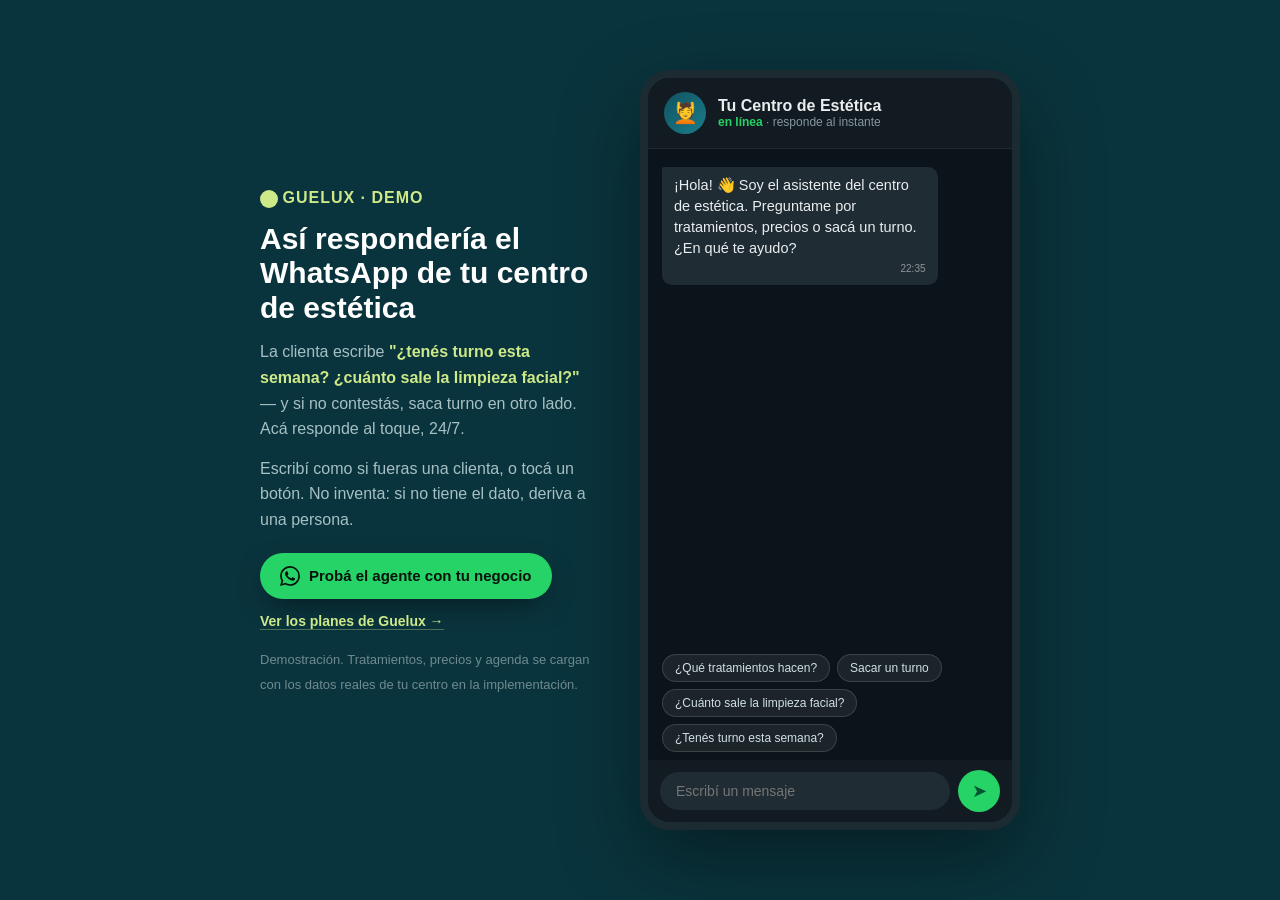
==== estetica/index.html @ 6e9f689c "landing: páginas SEO/demo por rubro — inmobiliaria, gastronomia, estetica + home linkea todas + site" ====
<!DOCTYPE html>
<html lang="es-AR">
<head>
<meta charset="UTF-8">
<meta name="viewport" content="width=device-width, initial-scale=1.0">
<title>Atención por WhatsApp para centros de estética y belleza | Guelux</title>
<meta name="description" content="Así respondería el WhatsApp de tu centro de estética: turnos, tratamientos, precios y disponibilidad, al instante y 24/7. Llená la agenda sin dejar consultas sin responder. Probá el agente." />
<meta name="keywords" content="atención WhatsApp estética, turnos por WhatsApp, chatbot centro de estética, agente IA belleza, IA para estética, sacar turno automático WhatsApp" />
<link rel="canonical" href="https://guelux.com/estetica/" />
<meta name="robots" content="index, follow, max-image-preview:large" />
<meta name="theme-color" content="#0a343d" />
<link rel="icon" type="image/png" href="/guelux-logo.png" />
<meta property="og:type" content="website" />
<meta property="og:site_name" content="Guelux" />
<meta property="og:locale" content="es_AR" />
<meta property="og:title" content="Atención por WhatsApp para centros de estética | Guelux" />
<meta property="og:description" content="Así respondería el WhatsApp de tu centro de estética: turnos, tratamientos, precios y disponibilidad, al instante. Probá el agente." />
<meta property="og:url" content="https://guelux.com/estetica/" />
<meta property="og:image" content="https://guelux-os-web.vercel.app/guelux-logo.png" />
<meta name="twitter:card" content="summary_large_image" />
<meta name="twitter:title" content="Atención por WhatsApp para centros de estética | Guelux" />
<meta name="twitter:description" content="Así respondería el WhatsApp de tu centro de estética: turnos, tratamientos y precios, al instante. Probá el agente." />
<meta name="twitter:image" content="https://guelux-os-web.vercel.app/guelux-logo.png" />
<script type="application/ld+json">
{"@context":"https://schema.org","@graph":[
 {"@type":"Service","@id":"https://guelux.com/estetica/#service","name":"Atención por WhatsApp para centros de estética y belleza","serviceType":"Agente de IA para turnos y atención por WhatsApp","provider":{"@type":"Organization","name":"Guelux","url":"https://guelux.com/"},"areaServed":"AR","description":"Un agente de IA que atiende el WhatsApp de tu centro de estética 24/7: saca turnos, responde por tratamientos, precios y disponibilidad con la info real del local, y deriva a una persona cuando hace falta."},
 {"@type":"FAQPage","@id":"https://guelux.com/estetica/#faq","mainEntity":[
   {"@type":"Question","name":"¿Sirve para un centro de estética?","acceptedAnswer":{"@type":"Answer","text":"Sí. El agente saca turnos y responde por tratamientos, precios y disponibilidad al instante y 24/7, con la info real del local, sin que tengas que frenar la atención para contestar el WhatsApp."}},
   {"@type":"Question","name":"¿Inventa precios o disponibilidad?","acceptedAnswer":{"@type":"Answer","text":"No. Responde solo con lo que cargás (tratamientos, precios, agenda). Si no tiene el dato, no lo inventa: toma los datos y deriva a una persona."}},
   {"@type":"Question","name":"¿Cómo ayuda a llenar la agenda?","acceptedAnswer":{"@type":"Answer","text":"Muchas consultas para sacar turno llegan fuera de horario. Si no contestás a tiempo, la clienta va a otro lado. El agente responde al toque, ofrece los horarios libres y agenda el turno."}}
 ]}
]}
</script>
<style>
  * { box-sizing: border-box; margin: 0; padding: 0; }
  :root { --wa-bg:#0b141a; --wa-panel:#111b21; --in:#202c33; --out:#005c4b; --txt:#e9edef; --teal:#115361; --lima:#cee988; }
  body { font-family:-apple-system,BlinkMacSystemFont,'Segoe UI',sans-serif; background:#0a343d; min-height:100vh; display:flex; align-items:center; justify-content:center; padding:24px; gap:40px; flex-wrap:wrap; }
  .pitch { max-width:340px; color:#cfe0e3; }
  .pitch .dot{width:18px;height:18px;background:var(--lima);border-radius:50%;display:inline-block;vertical-align:middle}
  .pitch h1{color:#fff;font-size:30px;font-weight:800;line-height:1.15;margin:14px 0}
  .pitch p{font-size:16px;line-height:1.6;color:#a7c0c4;margin-bottom:14px}
  .pitch .b{color:var(--lima);font-weight:700}
  .pitch small{color:#6f8a8f;font-size:13px}
  .cta{display:inline-flex;align-items:center;gap:9px;background:#25d366;color:#07120b;font-weight:700;font-size:15px;padding:13px 20px;border-radius:9999px;text-decoration:none;margin-top:6px;box-shadow:0 10px 28px -8px #0008}
  .cta:hover{opacity:.92}
  .cta2{display:inline-block;color:var(--lima);font-weight:600;font-size:14px;text-decoration:none;margin-top:14px;border-bottom:1px solid #cee98855}
  .phone { width:380px; height:760px; background:var(--wa-bg); border-radius:30px; overflow:hidden; display:flex; flex-direction:column; box-shadow:0 30px 80px #0006; border:8px solid #1c2b32; }
  .head { background:var(--wa-panel); padding:14px 16px; display:flex; align-items:center; gap:12px; border-bottom:1px solid #ffffff10; }
  .avatar { width:42px; height:42px; border-radius:50%; background:linear-gradient(135deg,#115361,#1a7d8a); display:flex; align-items:center; justify-content:center; font-size:20px; }
  .head .name { color:var(--txt); font-weight:700; font-size:16px; }
  .head .status { color:#8696a0; font-size:12px; }
  .head .status b { color:#25d366; }
  .chat { flex:1; overflow-y:auto; padding:18px 14px; display:flex; flex-direction:column; gap:8px; }
  .bubble { max-width:82%; padding:8px 12px; border-radius:10px; font-size:14.5px; color:var(--txt); line-height:1.45; position:relative; animation:pop .25s ease; white-space:pre-wrap; }
  @keyframes pop { from{opacity:0;transform:translateY(6px)} to{opacity:1;transform:none} }
  .in { background:var(--in); align-self:flex-start; border-top-left-radius:2px; }
  .out { background:var(--out); align-self:flex-end; border-top-right-radius:2px; }
  .t { font-size:10px; color:#ffffff80; display:block; text-align:right; margin-top:3px; }
  .typing { align-self:flex-start; background:var(--in); padding:12px 16px; border-radius:10px; display:none; margin:0 14px; }
  .typing span { display:inline-block; width:7px; height:7px; background:#8696a0; border-radius:50%; margin:0 2px; animation:blink 1.2s infinite; }
  .typing span:nth-child(2){animation-delay:.2s} .typing span:nth-child(3){animation-delay:.4s}
  @keyframes blink { 0%,60%,100%{opacity:.3} 30%{opacity:1} }
  .foot { background:var(--wa-panel); padding:10px 12px; display:flex; gap:8px; align-items:center; }
  .foot input { flex:1; background:var(--in); border:none; border-radius:20px; padding:11px 16px; color:var(--txt); font-size:14px; outline:none; }
  .foot button { background:#25d366; border:none; width:42px; height:42px; border-radius:50%; color:#053; font-size:18px; cursor:pointer; }
  .quick { padding:8px 14px; display:flex; gap:7px; flex-wrap:wrap; background:var(--wa-bg); max-height:130px; overflow:auto; }
  .quick button { background:#ffffff12; border:1px solid #ffffff22; color:#cfe0e3; font-size:12px; padding:6px 12px; border-radius:16px; cursor:pointer; }
  .quick button:hover { background:#cee98822; border-color:var(--lima); }
</style>
</head>
<body>

<div class="pitch">
  <span class="dot"></span> <b style="color:#cee988;letter-spacing:1px">GUELUX · DEMO</b>
  <h1>Así respondería el WhatsApp de tu centro de estética</h1>
  <p>La clienta escribe <span class="b">"¿tenés turno esta semana? ¿cuánto sale la limpieza facial?"</span> — y si no contestás, saca turno en otro lado. Acá responde al toque, 24/7.</p>
  <p>Escribí como si fueras una clienta, o tocá un botón. No inventa: si no tiene el dato, deriva a una persona.</p>
  <a class="cta" href="https://wa.me/4367846548939?text=Hola%2C%20vengo%20de%20guelux.com%2Festetica%20y%20quiero%20probar%20el%20agente%20para%20mi%20centro%20de%20est%C3%A9tica" target="_blank" rel="noopener noreferrer">
    <svg width="20" height="20" viewBox="0 0 24 24" fill="currentColor" aria-hidden="true"><path d="M17.472 14.382c-.297-.149-1.758-.867-2.03-.967-.273-.099-.471-.148-.67.15-.197.297-.767.966-.94 1.164-.173.199-.347.223-.644.075-.297-.15-1.255-.463-2.39-1.475-.883-.788-1.48-1.761-1.653-2.059-.173-.297-.018-.458.13-.606.134-.133.298-.347.446-.52.149-.174.198-.298.298-.497.099-.198.05-.371-.025-.52-.075-.149-.669-1.612-.916-2.207-.242-.579-.487-.5-.669-.51l-.57-.01c-.198 0-.52.074-.792.372-.272.297-1.04 1.016-1.04 2.479 0 1.462 1.065 2.875 1.213 3.074.149.198 2.096 3.2 5.077 4.487.709.306 1.262.489 1.694.625.712.227 1.36.195 1.871.118.571-.085 1.758-.719 2.006-1.413.248-.694.248-1.289.173-1.413-.074-.124-.272-.198-.57-.347m-5.421 7.403h-.004a9.87 9.87 0 01-5.031-1.378l-.361-.214-3.741.982.998-3.648-.235-.374a9.86 9.86 0 01-1.51-5.26c.001-5.45 4.436-9.884 9.888-9.884 2.64 0 5.122 1.03 6.988 2.898a9.825 9.825 0 012.893 6.994c-.003 5.45-4.437 9.884-9.885 9.884m8.413-18.297A11.815 11.815 0 0012.05 0C5.495 0 .16 5.335.157 11.892c0 2.096.547 4.142 1.588 5.945L.057 24l6.305-1.654a11.882 11.882 0 005.683 1.448h.005c6.554 0 11.89-5.335 11.893-11.893a11.821 11.821 0 00-3.48-8.413z"/></svg>
    Probá el agente con tu negocio
  </a>
  <br><a class="cta2" href="/#planes">Ver los planes de Guelux →</a>
  <p style="margin-top:16px"><small>Demostración. Tratamientos, precios y agenda se cargan con los datos reales de tu centro en la implementación.</small></p>
</div>

<div class="phone">
  <div class="head">
    <div class="avatar">💆</div>
    <div>
      <div class="name">Tu Centro de Estética</div>
      <div class="status"><b>en línea</b> · responde al instante</div>
    </div>
  </div>
  <div class="chat" id="chat"></div>
  <div class="typing" id="typing"><span></span><span></span><span></span></div>
  <div class="quick" id="quick"></div>
  <div class="foot">
    <input id="inp" placeholder="Escribí un mensaje" autocomplete="off">
    <button onclick="enviar()">➤</button>
  </div>
</div>

<script>
const chat=document.getElementById('chat'), typing=document.getElementById('typing'), inp=document.getElementById('inp'), quick=document.getElementById('quick');

const TRAT = {
  facial:   { n:'Limpieza facial profunda', precio:'$18.000', dur:'60 min' },
  depil:    { n:'Depilación definitiva (por sesión, zona chica)', precio:'$22.000', dur:'30 min' },
  masaje:   { n:'Masaje descontracturante', precio:'$16.000', dur:'50 min' },
  manos:    { n:'Manicura + esmaltado semipermanente', precio:'$12.000', dur:'45 min' },
  reductor: { n:'Tratamiento reductor (por sesión)', precio:'$20.000', dur:'60 min' },
};
const FECHAS = ['Miércoles 10:30','Jueves 16:00','Viernes 18:30'];

let S;
function reset(){ S={ trat:null, paso:'inicio' }; }
reset();
function hora(){ const d=new Date(); return d.getHours().toString().padStart(2,'0')+':'+d.getMinutes().toString().padStart(2,'0'); }
function burbuja(txt,cls){ const b=document.createElement('div'); b.className='bubble '+cls; b.innerHTML=txt+'<span class="t">'+hora()+(cls==='out'?' ✓✓':'')+'</span>'; chat.appendChild(b); chat.scrollTop=chat.scrollHeight; }
function bot(txt,delay=780){ typing.style.display='block'; chat.scrollTop=chat.scrollHeight; return new Promise(r=>setTimeout(()=>{ typing.style.display='none'; burbuja(txt,'in'); r(); }, delay)); }
function setQuick(arr){ quick.innerHTML=''; arr.forEach(t=>{ const b=document.createElement('button'); b.textContent=t; b.onclick=()=>{inp.value=t;enviar();}; quick.appendChild(b); }); }
const QUICK_INICIO = ['¿Qué tratamientos hacen?','Sacar un turno','¿Cuánto sale la limpieza facial?','¿Tenés turno esta semana?'];

function detectar(t){
  if(/facial|limpieza|piel|puntos/.test(t)) return 'facial';
  if(/depil/.test(t)) return 'depil';
  if(/masaje|descontractur|espalda/.test(t)) return 'masaje';
  if(/manicur|u[ñn]as|semiperm|esmaltado/.test(t)) return 'manos';
  if(/reductor|reducir|modelador|celulitis/.test(t)) return 'reductor';
  return null;
}
async function ofrecerFechas(intro){ S.paso='turno'; await bot(`${intro}\n\n• ${FECHAS.join('\n• ')}\n\n¿Cuál te viene mejor?`); setQuick([...FECHAS,'Otro día']); }

async function responder(m){
  const t=m.toLowerCase().trim();
  if(/(empezar de nuevo|reiniciar|de cero)/.test(t)){ reset(); await bot('¡Listo! 🙂 ¿Querés sacar un turno o consultar por un tratamiento?'); setQuick(QUICK_INICIO); return; }
  if(/^(hola|buenas|buen d[ií]a|hey)\b/.test(t) && S.paso==='inicio'){ await bot('¡Hola! 👋 Bienvenida/o. ¿Querés sacar un turno o consultar por algún tratamiento?'); setQuick(QUICK_INICIO); return; }

  const k=detectar(t);
  if(k && /(precio|sale|cuesta|cu[aá]nto|turno|reserv|hacer|quiero|info)/.test(t)){ S.trat=k; const p=TRAT[k]; await bot(`${p.n}\n\n💵 ${p.precio}\n⏱️ ${p.dur}\n\n¿Querés que te dé un turno?`); setQuick(['Sí, dame turno','Ver otros tratamientos']); return; }
  if(k){ S.trat=k; const p=TRAT[k]; await bot(`${p.n}: ${p.precio} (${p.dur}). ¿Te reservo un turno?`); setQuick(['Sí, dame turno','Ver otros tratamientos']); return; }

  if(/(tratamiento|servicio|qu[eé] hacen|qu[eé] tienen|lista)/.test(t)){ await bot('Estos son algunos de nuestros tratamientos 💆\n\n'+Object.values(TRAT).map(p=>'• '+p.n+' — '+p.precio).join('\n')+'\n\n¿Cuál te interesa?'); setQuick(['Limpieza facial','Masaje','Depilación','Sacar un turno']); return; }
  if(/(turno|reserv|agenda|sacar|disponib|esta semana|libre)/.test(t)){ if(S.trat){ await ofrecerFechas('Dale 🙂 Para '+TRAT[S.trat].n+' tengo estos horarios:'); } else { await bot('¡Genial! ¿Para qué tratamiento sería? Así te paso los horarios libres.'); setQuick(['Limpieza facial','Masaje','Depilación','Manicura']); } return; }
  if(S.paso==='turno' && /(mi[eé]rcoles|jueves|viernes|10:30|16:00|18:30|ese|dale|s[ií])/.test(t)){ S.paso='cierre'; await bot('¡Perfecto! 🙌 Te reservo el turno y te confirmo en un ratito con el equipo. Te va a llegar un recordatorio el día anterior. ¡Te esperamos!'); setQuick(['Gracias','Sacar otro turno']); return; }
  if(S.paso==='turno' && /(otro d[ií]a|no me sirve|otra fecha)/.test(t)){ await bot('Sin problema 🙂 También tengo la semana que viene. Te paso con recepción para encontrar el mejor horario para vos. ¿Dale?'); setQuick(['Dale, gracias']); return; }
  if(/(horario|abren|hasta qu[eé] hora|d[oó]nde|direcci|ubicaci)/.test(t)){ await bot('Atendemos de lunes a sábado de 9 a 20 hs, en pleno CABA 📍 ¿Querés que te dé un turno?'); setQuick(QUICK_INICIO); return; }
  if(S.paso==='cierre' && /(gracias|dale|listo|perfecto|genial|ok)/.test(t)){ await bot('¡A vos! 🙌 Cualquier cosa estoy 24/7 por acá. ¡Nos vemos!'); setQuick(['Sacar otro turno']); return; }

  await bot('Buena pregunta 🙂 Ese dato puntual no lo tengo cargado en esta demo, pero conectado a la agenda real de tu centro lo respondo al toque. Probá con: "¿qué tratamientos hacen?", "sacar un turno" o "¿cuánto sale la limpieza facial?".');
  setQuick(QUICK_INICIO);
}

async function enviar(){ const m=inp.value.trim(); if(!m) return; burbuja(m,'out'); inp.value=''; await responder(m); }
inp.addEventListener('keydown',e=>{ if(e.key==='Enter') enviar(); });
(async()=>{ await bot('¡Hola! 👋 Soy el asistente del centro de estética. Preguntame por tratamientos, precios o sacá un turno. ¿En qué te ayudo?', 400); setQuick(QUICK_INICIO); })();
</script>
</body>
</html>
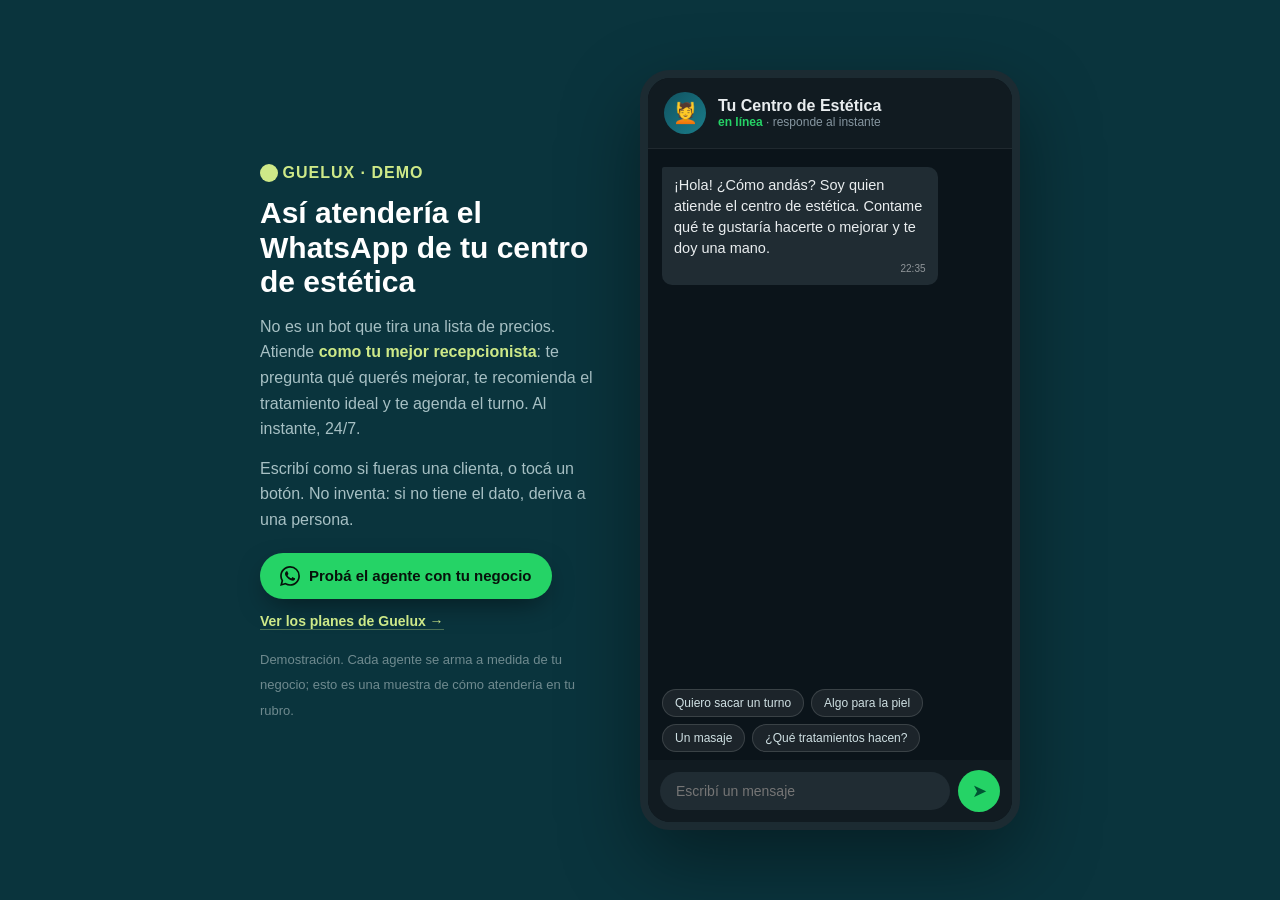
==== commit f1a0307e: "gastronomia y estetica demo: flujo consultivo (indaga que se te antoja/que queres mejorar -> recomie" ====
--- a/estetica/index.html
+++ b/estetica/index.html
@@ -4,7 +4,7 @@
 <meta charset="UTF-8">
 <meta name="viewport" content="width=device-width, initial-scale=1.0">
 <title>Atención por WhatsApp para centros de estética y belleza | Guelux</title>
-<meta name="description" content="Así respondería el WhatsApp de tu centro de estética: turnos, tratamientos, precios y disponibilidad, al instante y 24/7. Llená la agenda sin dejar consultas sin responder. Probá el agente." />
+<meta name="description" content="Así atendería el WhatsApp de tu centro de estética: un agente que pregunta qué querés mejorar, te recomienda el tratamiento por sus beneficios y te agenda el turno. Al instante y 24/7. Probá el agente." />
 <meta name="keywords" content="atención WhatsApp estética, turnos por WhatsApp, chatbot centro de estética, agente IA belleza, IA para estética, sacar turno automático WhatsApp" />
 <link rel="canonical" href="https://guelux.com/estetica/" />
 <meta name="robots" content="index, follow, max-image-preview:large" />
@@ -14,20 +14,20 @@
 <meta property="og:site_name" content="Guelux" />
 <meta property="og:locale" content="es_AR" />
 <meta property="og:title" content="Atención por WhatsApp para centros de estética | Guelux" />
-<meta property="og:description" content="Así respondería el WhatsApp de tu centro de estética: turnos, tratamientos, precios y disponibilidad, al instante. Probá el agente." />
+<meta property="og:description" content="Un agente que pregunta qué querés mejorar, te recomienda el tratamiento por sus beneficios y te agenda el turno. Probá el agente." />
 <meta property="og:url" content="https://guelux.com/estetica/" />
 <meta property="og:image" content="https://guelux-os-web.vercel.app/guelux-logo.png" />
 <meta name="twitter:card" content="summary_large_image" />
 <meta name="twitter:title" content="Atención por WhatsApp para centros de estética | Guelux" />
-<meta name="twitter:description" content="Así respondería el WhatsApp de tu centro de estética: turnos, tratamientos y precios, al instante. Probá el agente." />
+<meta name="twitter:description" content="Un agente que pregunta qué querés mejorar, te recomienda el tratamiento y te agenda el turno. Probá el agente." />
 <meta name="twitter:image" content="https://guelux-os-web.vercel.app/guelux-logo.png" />
 <script type="application/ld+json">
 {"@context":"https://schema.org","@graph":[
- {"@type":"Service","@id":"https://guelux.com/estetica/#service","name":"Atención por WhatsApp para centros de estética y belleza","serviceType":"Agente de IA para turnos y atención por WhatsApp","provider":{"@type":"Organization","name":"Guelux","url":"https://guelux.com/"},"areaServed":"AR","description":"Un agente de IA que atiende el WhatsApp de tu centro de estética 24/7: saca turnos, responde por tratamientos, precios y disponibilidad con la info real del local, y deriva a una persona cuando hace falta."},
+ {"@type":"Service","@id":"https://guelux.com/estetica/#service","name":"Atención por WhatsApp para centros de estética y belleza","serviceType":"Agente de IA para turnos y atención por WhatsApp","provider":{"@type":"Organization","name":"Guelux","url":"https://guelux.com/"},"areaServed":"AR","description":"Un agente de IA que atiende el WhatsApp de tu centro de estética 24/7: pregunta qué querés mejorar, te recomienda el tratamiento por sus beneficios, agenda el turno y responde precios y disponibilidad con la info real del local, y deriva a una persona cuando hace falta."},
  {"@type":"FAQPage","@id":"https://guelux.com/estetica/#faq","mainEntity":[
-   {"@type":"Question","name":"¿Sirve para un centro de estética?","acceptedAnswer":{"@type":"Answer","text":"Sí. El agente saca turnos y responde por tratamientos, precios y disponibilidad al instante y 24/7, con la info real del local, sin que tengas que frenar la atención para contestar el WhatsApp."}},
+   {"@type":"Question","name":"¿Sirve para un centro de estética?","acceptedAnswer":{"@type":"Answer","text":"Sí. El agente pregunta qué querés mejorar, te recomienda el tratamiento por sus beneficios y te agenda el turno, al instante y 24/7, con la info real del local, sin frenar la atención."}},
    {"@type":"Question","name":"¿Inventa precios o disponibilidad?","acceptedAnswer":{"@type":"Answer","text":"No. Responde solo con lo que cargás (tratamientos, precios, agenda). Si no tiene el dato, no lo inventa: toma los datos y deriva a una persona."}},
-   {"@type":"Question","name":"¿Cómo ayuda a llenar la agenda?","acceptedAnswer":{"@type":"Answer","text":"Muchas consultas para sacar turno llegan fuera de horario. Si no contestás a tiempo, la clienta va a otro lado. El agente responde al toque, ofrece los horarios libres y agenda el turno."}}
+   {"@type":"Question","name":"¿Cómo ayuda a llenar la agenda?","acceptedAnswer":{"@type":"Answer","text":"Muchas consultas para sacar turno llegan fuera de horario. Si no contestás a tiempo, la clienta va a otro lado. El agente responde al toque, recomienda y agenda el turno."}}
  ]}
 ]}
 </script>
@@ -72,15 +72,15 @@
 
 <div class="pitch">
   <span class="dot"></span> <b style="color:#cee988;letter-spacing:1px">GUELUX · DEMO</b>
-  <h1>Así respondería el WhatsApp de tu centro de estética</h1>
-  <p>La clienta escribe <span class="b">"¿tenés turno esta semana? ¿cuánto sale la limpieza facial?"</span> — y si no contestás, saca turno en otro lado. Acá responde al toque, 24/7.</p>
+  <h1>Así atendería el WhatsApp de tu centro de estética</h1>
+  <p>No es un bot que tira una lista de precios. Atiende <span class="b">como tu mejor recepcionista</span>: te pregunta qué querés mejorar, te recomienda el tratamiento ideal y te agenda el turno. Al instante, 24/7.</p>
   <p>Escribí como si fueras una clienta, o tocá un botón. No inventa: si no tiene el dato, deriva a una persona.</p>
   <a class="cta" href="https://wa.me/4367846548939?text=Hola%2C%20vengo%20de%20guelux.com%2Festetica%20y%20quiero%20probar%20el%20agente%20para%20mi%20centro%20de%20est%C3%A9tica" target="_blank" rel="noopener noreferrer">
     <svg width="20" height="20" viewBox="0 0 24 24" fill="currentColor" aria-hidden="true"><path d="M17.472 14.382c-.297-.149-1.758-.867-2.03-.967-.273-.099-.471-.148-.67.15-.197.297-.767.966-.94 1.164-.173.199-.347.223-.644.075-.297-.15-1.255-.463-2.39-1.475-.883-.788-1.48-1.761-1.653-2.059-.173-.297-.018-.458.13-.606.134-.133.298-.347.446-.52.149-.174.198-.298.298-.497.099-.198.05-.371-.025-.52-.075-.149-.669-1.612-.916-2.207-.242-.579-.487-.5-.669-.51l-.57-.01c-.198 0-.52.074-.792.372-.272.297-1.04 1.016-1.04 2.479 0 1.462 1.065 2.875 1.213 3.074.149.198 2.096 3.2 5.077 4.487.709.306 1.262.489 1.694.625.712.227 1.36.195 1.871.118.571-.085 1.758-.719 2.006-1.413.248-.694.248-1.289.173-1.413-.074-.124-.272-.198-.57-.347m-5.421 7.403h-.004a9.87 9.87 0 01-5.031-1.378l-.361-.214-3.741.982.998-3.648-.235-.374a9.86 9.86 0 01-1.51-5.26c.001-5.45 4.436-9.884 9.888-9.884 2.64 0 5.122 1.03 6.988 2.898a9.825 9.825 0 012.893 6.994c-.003 5.45-4.437 9.884-9.885 9.884m8.413-18.297A11.815 11.815 0 0012.05 0C5.495 0 .16 5.335.157 11.892c0 2.096.547 4.142 1.588 5.945L.057 24l6.305-1.654a11.882 11.882 0 005.683 1.448h.005c6.554 0 11.89-5.335 11.893-11.893a11.821 11.821 0 00-3.48-8.413z"/></svg>
     Probá el agente con tu negocio
   </a>
   <br><a class="cta2" href="/#planes">Ver los planes de Guelux →</a>
-  <p style="margin-top:16px"><small>Demostración. Tratamientos, precios y agenda se cargan con los datos reales de tu centro en la implementación.</small></p>
+  <p style="margin-top:16px"><small>Demostración. Cada agente se arma a medida de tu negocio; esto es una muestra de cómo atendería en tu rubro.</small></p>
 </div>
 
 <div class="phone">
@@ -103,57 +103,76 @@
 <script>
 const chat=document.getElementById('chat'), typing=document.getElementById('typing'), inp=document.getElementById('inp'), quick=document.getElementById('quick');
 
-const TRAT = {
-  facial:   { n:'Limpieza facial profunda', precio:'$18.000', dur:'60 min' },
-  depil:    { n:'Depilación definitiva (por sesión, zona chica)', precio:'$22.000', dur:'30 min' },
-  masaje:   { n:'Masaje descontracturante', precio:'$16.000', dur:'50 min' },
-  manos:    { n:'Manicura + esmaltado semipermanente', precio:'$12.000', dur:'45 min' },
-  reductor: { n:'Tratamiento reductor (por sesión)', precio:'$20.000', dur:'60 min' },
+// Por necesidad: recomendación por BENEFICIO (cómo te vas a sentir/ver) + nombre y precio (después).
+const NEC = {
+  facial:   { reco:'te va ideal la limpieza facial profunda: te deja la piel renovada, luminosa y descansada, ideal si la sentís apagada o con impurezas. Es una hora y un verdadero mimo', nombre:'limpieza facial profunda', precio:'$18.000' },
+  depil:    { reco:'te recomiendo la depilación definitiva: te olvidás del vello por mucho tiempo, es rápida y prácticamente indolora con nuestro equipo', nombre:'depilación definitiva', precio:'$22.000 la sesión' },
+  masaje:   { reco:'un masaje descontracturante es justo lo que necesitás: te saca la tensión de la espalda y los hombros y salís renovada. Son 50 minutos de desconexión total', nombre:'masaje descontracturante', precio:'$16.000' },
+  unas:     { reco:'te queda perfecto la manicura con esmaltado semipermanente: manos impecables que te duran semanas sin saltarse', nombre:'manicura con esmaltado semipermanente', precio:'$12.000' },
+  reductor: { reco:'para eso te recomiendo el tratamiento reductor: trabajamos la zona que quieras con aparatología, en sesiones que de verdad se notan', nombre:'tratamiento reductor', precio:'$20.000 la sesión' },
+  general:  { reco:'tenemos limpieza facial, masajes, depilación definitiva, manicura y tratamientos reductores. Contame qué te gustaría mejorar y te recomiendo lo ideal para vos', nombre:'', precio:'' },
 };
 const FECHAS = ['Miércoles 10:30','Jueves 16:00','Viernes 18:30'];
 
-let S;
-function reset(){ S={ trat:null, paso:'inicio' }; }
-reset();
+let S; function reset(){ S={ nec:null, listo:false, paso:'inicio' }; } reset();
 function hora(){ const d=new Date(); return d.getHours().toString().padStart(2,'0')+':'+d.getMinutes().toString().padStart(2,'0'); }
 function burbuja(txt,cls){ const b=document.createElement('div'); b.className='bubble '+cls; b.innerHTML=txt+'<span class="t">'+hora()+(cls==='out'?' ✓✓':'')+'</span>'; chat.appendChild(b); chat.scrollTop=chat.scrollHeight; }
-function bot(txt,delay=780){ typing.style.display='block'; chat.scrollTop=chat.scrollHeight; return new Promise(r=>setTimeout(()=>{ typing.style.display='none'; burbuja(txt,'in'); r(); }, delay)); }
+function bot(txt,delay=820){ typing.style.display='block'; chat.scrollTop=chat.scrollHeight; return new Promise(r=>setTimeout(()=>{ typing.style.display='none'; burbuja(txt,'in'); r(); }, delay)); }
 function setQuick(arr){ quick.innerHTML=''; arr.forEach(t=>{ const b=document.createElement('button'); b.textContent=t; b.onclick=()=>{inp.value=t;enviar();}; quick.appendChild(b); }); }
-const QUICK_INICIO = ['¿Qué tratamientos hacen?','Sacar un turno','¿Cuánto sale la limpieza facial?','¿Tenés turno esta semana?'];
+const QUICK_INICIO = ['Quiero sacar un turno','Algo para la piel','Un masaje','¿Qué tratamientos hacen?'];
 
-function detectar(t){
-  if(/facial|limpieza|piel|puntos/.test(t)) return 'facial';
-  if(/depil/.test(t)) return 'depil';
-  if(/masaje|descontractur|espalda/.test(t)) return 'masaje';
-  if(/manicur|u[ñn]as|semiperm|esmaltado/.test(t)) return 'manos';
-  if(/reductor|reducir|modelador|celulitis/.test(t)) return 'reductor';
+function detectarNec(t){
+  if(/facial|piel|cutis|puntos|granos|apagad|impurez|arrug/.test(t)) return 'facial';
+  if(/depil|vello|pelos/.test(t)) return 'depil';
+  if(/masaje|contractur|espalda|hombros|relaj|estr[eé]s|tension|tensi[oó]n/.test(t)) return 'masaje';
+  if(/u[ñn]a|manicur|esmaltad/.test(t)) return 'unas';
+  if(/reduc|celulit|modelar|bajar|figura|abdomen/.test(t)) return 'reductor';
   return null;
 }
-async function ofrecerFechas(intro){ S.paso='turno'; await bot(`${intro}\n\n• ${FECHAS.join('\n• ')}\n\n¿Cuál te viene mejor?`); setQuick([...FECHAS,'Otro día']); }
+const quiereTurno = t => /(turno|reserv|sacar|agenda|tratamiento|servicio|quiero|necesito|hacer|me gustar[ií]a|atender|mejorar)/.test(t);
+
+async function ofrecerFechas(){ S.paso='turno'; await bot(`¡Perfecto! Para eso tengo estos horarios:\n\n• ${FECHAS.join('\n• ')}\n\n¿Cuál te viene mejor?`); setQuick([...FECHAS,'Otro día']); }
 
 async function responder(m){
   const t=m.toLowerCase().trim();
-  if(/(empezar de nuevo|reiniciar|de cero)/.test(t)){ reset(); await bot('¡Listo! 🙂 ¿Querés sacar un turno o consultar por un tratamiento?'); setQuick(QUICK_INICIO); return; }
-  if(/^(hola|buenas|buen d[ií]a|hey)\b/.test(t) && S.paso==='inicio'){ await bot('¡Hola! 👋 Bienvenida/o. ¿Querés sacar un turno o consultar por algún tratamiento?'); setQuick(QUICK_INICIO); return; }
+  if(/(empezar de nuevo|reiniciar|de cero)/.test(t)){ reset(); await bot('¡Dale, arrancamos de nuevo! ¿Qué te gustaría hacerte?'); setQuick(QUICK_INICIO); return; }
 
-  const k=detectar(t);
-  if(k && /(precio|sale|cuesta|cu[aá]nto|turno|reserv|hacer|quiero|info)/.test(t)){ S.trat=k; const p=TRAT[k]; await bot(`${p.n}\n\n💵 ${p.precio}\n⏱️ ${p.dur}\n\n¿Querés que te dé un turno?`); setQuick(['Sí, dame turno','Ver otros tratamientos']); return; }
-  if(k){ S.trat=k; const p=TRAT[k]; await bot(`${p.n}: ${p.precio} (${p.dur}). ¿Te reservo un turno?`); setQuick(['Sí, dame turno','Ver otros tratamientos']); return; }
+  const nec=detectarNec(t);
+  const preguntaPrecio=/(precio|cu[aá]nto|sale|vale|cuesta|valor)/.test(t);
 
-  if(/(tratamiento|servicio|qu[eé] hacen|qu[eé] tienen|lista)/.test(t)){ await bot('Estos son algunos de nuestros tratamientos 💆\n\n'+Object.values(TRAT).map(p=>'• '+p.n+' — '+p.precio).join('\n')+'\n\n¿Cuál te interesa?'); setQuick(['Limpieza facial','Masaje','Depilación','Sacar un turno']); return; }
-  if(/(turno|reserv|agenda|sacar|disponib|esta semana|libre)/.test(t)){ if(S.trat){ await ofrecerFechas('Dale 🙂 Para '+TRAT[S.trat].n+' tengo estos horarios:'); } else { await bot('¡Genial! ¿Para qué tratamiento sería? Así te paso los horarios libres.'); setQuick(['Limpieza facial','Masaje','Depilación','Manicura']); } return; }
-  if(S.paso==='turno' && /(mi[eé]rcoles|jueves|viernes|10:30|16:00|18:30|ese|dale|s[ií])/.test(t)){ S.paso='cierre'; await bot('¡Perfecto! 🙌 Te reservo el turno y te confirmo en un ratito con el equipo. Te va a llegar un recordatorio el día anterior. ¡Te esperamos!'); setQuick(['Gracias','Sacar otro turno']); return; }
-  if(S.paso==='turno' && /(otro d[ií]a|no me sirve|otra fecha)/.test(t)){ await bot('Sin problema 🙂 También tengo la semana que viene. Te paso con recepción para encontrar el mejor horario para vos. ¿Dale?'); setQuick(['Dale, gracias']); return; }
-  if(/(horario|abren|hasta qu[eé] hora|d[oó]nde|direcci|ubicaci)/.test(t)){ await bot('Atendemos de lunes a sábado de 9 a 20 hs, en pleno CABA 📍 ¿Querés que te dé un turno?'); setQuick(QUICK_INICIO); return; }
-  if(S.paso==='cierre' && /(gracias|dale|listo|perfecto|genial|ok)/.test(t)){ await bot('¡A vos! 🙌 Cualquier cosa estoy 24/7 por acá. ¡Nos vemos!'); setQuick(['Sacar otro turno']); return; }
+  // Elegir horario dentro del flujo de turno
+  if(S.paso==='turno' && /(mi[eé]rcoles|jueves|viernes|10:30|16:00|18:30|ese|dale|s[ií]|primero)/.test(t)){ S.paso='cierre'; await bot('¡Genial! Te reservo el turno y te confirmo en un ratito con el equipo. Te va a llegar un recordatorio el día anterior. ¡Te esperamos!'); setQuick(['Gracias','Sacar otro turno']); return; }
+  if(S.paso==='turno' && /(otro d[ií]a|no me sirve|otra fecha)/.test(t)){ await bot('Sin problema, también tengo la semana que viene. Te paso con recepción para encontrar el mejor horario para vos. ¿Dale?'); setQuick(['Dale, gracias']); return; }
 
-  await bot('Buena pregunta 🙂 Ese dato puntual no lo tengo cargado en esta demo, pero conectado a la agenda real de tu centro lo respondo al toque. Probá con: "¿qué tratamientos hacen?", "sacar un turno" o "¿cuánto sale la limpieza facial?".');
+  // PRECIO
+  if(preguntaPrecio){
+    if(nec && !S.nec) S.nec=nec;
+    if(S.nec && S.listo && NEC[S.nec].precio){ const c=NEC[S.nec]; await bot(`El valor de la ${c.nombre} es ${c.precio}. ¿Te reservo un turno así lo aprovechás?`); setQuick(['Sí, dame turno','Ver otros tratamientos']); return; }
+    if(S.nec){ S.paso='indagando'; await bot('Ya te paso el valor, pero contame un poquito qué te gustaría trabajar así te recomiendo lo ideal.'); return; }
+    await bot('Con gusto te paso los valores, pero contame primero qué te gustaría hacerte y te recomiendo lo mejor para vos.'); setQuick(QUICK_INICIO); return;
+  }
+
+  // Venía indagando -> RECOMENDAR por beneficio
+  if(S.paso==='indagando'){ S.nec=nec||S.nec||'general'; S.listo=true; S.paso='recomendado'; await bot(`Perfecto. Para eso ${NEC[S.nec].reco}. ¿Te busco un turno esta semana?`); setQuick(['Sí, dame turno','¿Cuánto sale?','Ver otros tratamientos']); return; }
+
+  // Quiere turno / menciona necesidad -> INDAGAR primero
+  if((quiereTurno(t)||nec) && S.paso!=='recomendado'){ if(nec) S.nec=nec; S.paso='indagando'; await bot('¡Dale! ¿Qué te gustaría trabajar o mejorar? ¿Y para cuándo lo pensabas?'); setQuick(['La piel del rostro','Relajar la espalda','Las uñas','Depilación']); return; }
+
+  // Reservar turno estando recomendado
+  if(/(turno|reserv|dame|sacar|s[ií]|dale|agendar)/.test(t) && S.paso==='recomendado'){ await ofrecerFechas(); return; }
+  if(/(otros tratamiento|ver otros|otra cosa|algo distinto)/.test(t)){ S.paso='inicio'; S.listo=false; await bot('¡Dale! Tenemos limpieza facial, masajes, depilación definitiva, manicura y tratamientos reductores. ¿Qué te gustaría probar?'); setQuick(['Piel','Masaje','Uñas','Depilación']); return; }
+  if(/(horario|abren|hasta qu[eé] hora|d[oó]nde|direcci|ubicaci)/.test(t)){ await bot('Atendemos de lunes a sábado de 9 a 20 hs, en pleno CABA. ¿Querés que te busque un turno?'); setQuick(QUICK_INICIO); return; }
+  if(S.paso==='cierre' && /(gracias|dale|listo|perfecto|genial|ok)/.test(t)){ await bot('¡A vos! Cualquier cosa estoy 24/7 por acá. ¡Nos vemos!'); setQuick(['Sacar otro turno']); return; }
+
+  if(/^(hola|buenas|buen d[ií]a|buenas tardes|hey|qu[eé] tal|holis|hi)\b/.test(t)){ await bot('¡Hey! Contame qué te gustaría hacerte o mejorar y te recomiendo el tratamiento ideal. ¿La piel, un masaje, las uñas?'); setQuick(QUICK_INICIO); return; }
+
+  await bot('Muy buena pregunta. Ese dato puntual no lo tengo en esta demo, pero con la agenda real de tu centro lo respondo al toque. Probá con "quiero un turno", "algo para la piel" o "un masaje".');
   setQuick(QUICK_INICIO);
 }
 
 async function enviar(){ const m=inp.value.trim(); if(!m) return; burbuja(m,'out'); inp.value=''; await responder(m); }
 inp.addEventListener('keydown',e=>{ if(e.key==='Enter') enviar(); });
-(async()=>{ await bot('¡Hola! 👋 Soy el asistente del centro de estética. Preguntame por tratamientos, precios o sacá un turno. ¿En qué te ayudo?', 400); setQuick(QUICK_INICIO); })();
+(async()=>{ await bot('¡Hola! ¿Cómo andás? Soy quien atiende el centro de estética. Contame qué te gustaría hacerte o mejorar y te doy una mano.', 400); setQuick(QUICK_INICIO); })();
 </script>
 </body>
 </html>
